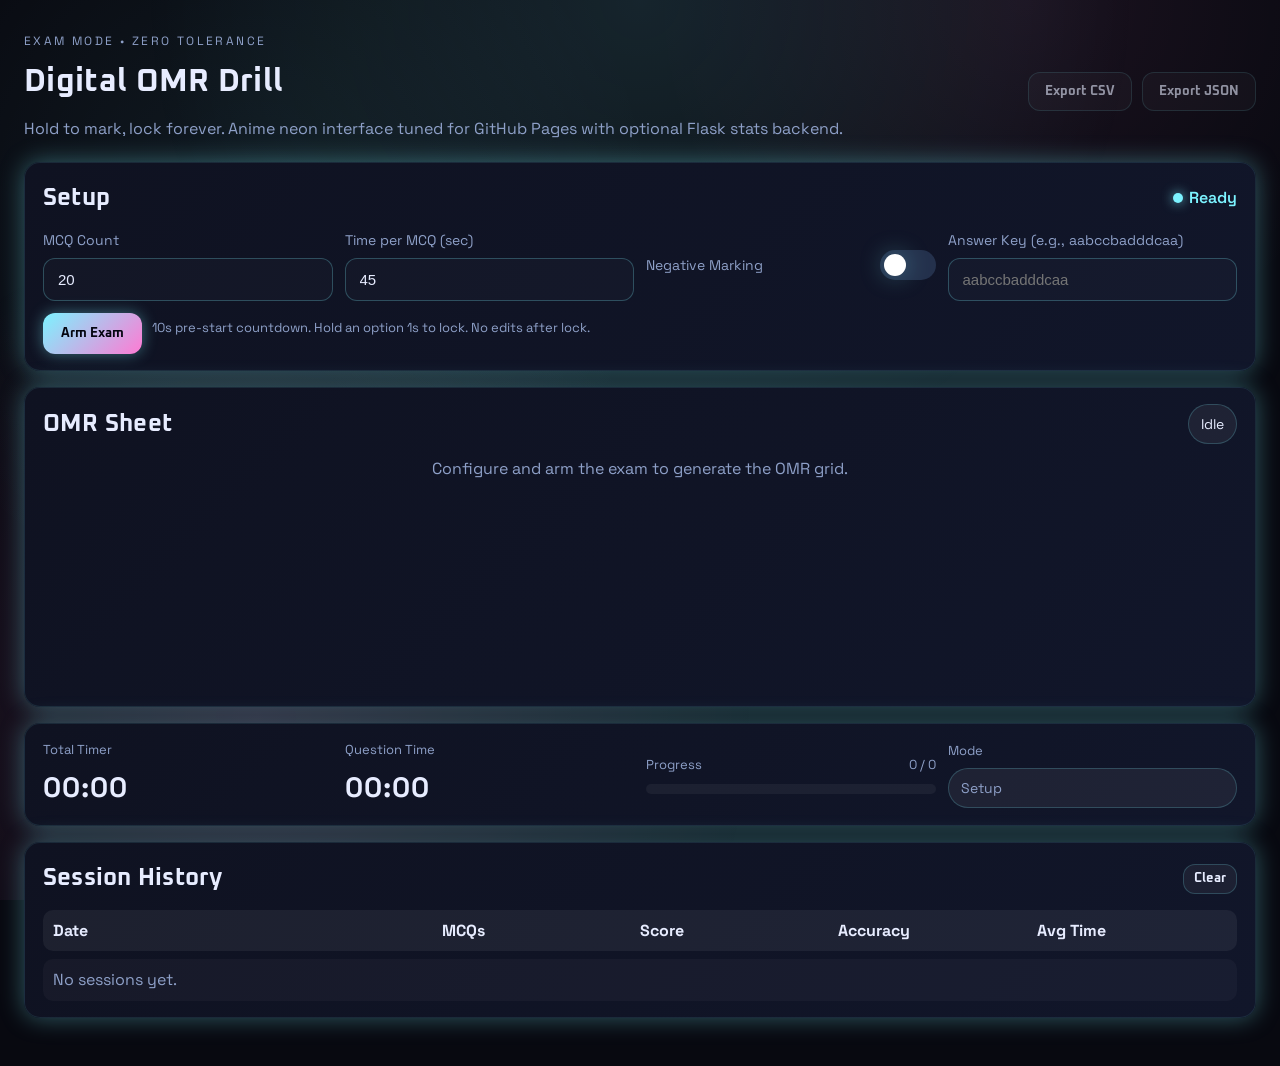
==== index.html @ 3b4ccff0 "Add files via upload" ====
<!DOCTYPE html>
<html lang="en">
<head>
  <meta charset="UTF-8">
  <meta name="viewport" content="width=device-width, initial-scale=1.0">
  <title>Digital OMR Drill</title>
  <link rel="stylesheet" href="style.css">
  <link rel="preconnect" href="https://fonts.googleapis.com">
  <link rel="preconnect" href="https://fonts.gstatic.com" crossorigin>
  <link href="https://fonts.googleapis.com/css2?family=Oxanium:wght@400;600;700&family=Space+Grotesk:wght@400;500;600&display=swap" rel="stylesheet">
</head>
<body>
  <div class="background-glow"></div>
  <header class="hero">
    <div>
      <p class="eyebrow">Exam mode • Zero tolerance</p>
      <h1>Digital OMR Drill</h1>
      <p class="lede">Hold to mark, lock forever. Anime neon interface tuned for GitHub Pages with optional Flask stats backend.</p>
    </div>
    <div class="hero-actions">
      <button id="exportCsvBtn" class="ghost" disabled>Export CSV</button>
      <button id="exportJsonBtn" class="ghost" disabled>Export JSON</button>
    </div>
  </header>

  <main class="app-shell">
    <section class="panel setup">
      <div class="panel-header">
        <h2>Setup</h2>
        <span class="status-dot ready">Ready</span>
      </div>
      <div class="grid form-grid">
        <label class="field">
          <span>MCQ Count</span>
          <input id="mcqCount" type="number" min="1" max="200" value="20" required>
        </label>
        <label class="field">
          <span>Time per MCQ (sec)</span>
          <input id="timePerMcq" type="number" min="5" max="600" value="45" required>
        </label>
        <label class="field switcher">
          <span>Negative Marking</span>
          <div class="toggle">
            <input id="negativeMarking" type="checkbox">
            <span class="slider"></span>
          </div>
        </label>
        <label class="field answer-key">
          <span>Answer Key (e.g., aabccbadddcaa)</span>
          <input id="answerKey" type="text" placeholder="aabccbadddcaa" autocomplete="off">
        </label>
      </div>
      <div class="setup-actions">
        <button id="startBtn" class="primary">Arm Exam</button>
        <p class="hint">10s pre-start countdown. Hold an option 1s to lock. No edits after lock.</p>
      </div>
    </section>

    <section class="panel omr-shell">
      <div class="panel-header">
        <h2>OMR Sheet</h2>
        <div class="chip" id="statusTag">Idle</div>
      </div>
      <div id="omrGrid" class="omr-grid empty-state">
        <p>Configure and arm the exam to generate the OMR grid.</p>
      </div>
    </section>

    <section class="panel bottom-bar">
      <div class="timer-block">
        <span class="label">Total Timer</span>
        <div id="totalTimer" class="big-number">00:00</div>
      </div>
      <div class="timer-block">
        <span class="label">Question Time</span>
        <div id="questionTimer" class="big-number">00:00</div>
      </div>
      <div class="progress">
        <div class="progress-meta">
          <span>Progress</span>
          <span id="progressText">0 / 0</span>
        </div>
        <div class="bar">
          <div id="progressBar"></div>
        </div>
      </div>
      <div class="state">
        <span class="label">Mode</span>
        <div id="modeLabel" class="chip subtle">Setup</div>
      </div>
    </section>

    <section class="panel results" id="resultsPanel" hidden>
      <div class="panel-header">
        <h2>Results</h2>
        <div class="chip success" id="scoreChip">Score: 0</div>
      </div>
      <div class="results-grid">
        <div>
          <h3>Valid Answers</h3>
          <ul id="validList" class="answer-list"></ul>
        </div>
        <div>
          <h3>Overtime Answers</h3>
          <ul id="overtimeList" class="answer-list"></ul>
        </div>
      </div>
      <div class="stats">
        <div class="stat-card"><span>Accuracy</span><strong id="accuracyStat">0%</strong></div>
        <div class="stat-card"><span>Avg Time</span><strong id="avgTimeStat">0s</strong></div>
        <div class="stat-card"><span>Speed Var</span><strong id="varianceStat">0</strong></div>
        <div class="stat-card"><span>Longest Streak</span><strong id="streakStat">0</strong></div>
        <div class="stat-card"><span>Overtime Ratio</span><strong id="overtimeStat">0%</strong></div>
      </div>
      <div class="actions">
        <button id="saveSessionBtn" class="primary">Save Session</button>
        <button id="resetBtn" class="ghost">Reset</button>
      </div>
    </section>

    <section class="panel history" id="historyPanel">
      <div class="panel-header">
        <h2>Session History</h2>
        <button id="clearHistoryBtn" class="ghost small">Clear</button>
      </div>
      <div class="history-table">
        <div class="history-row head">
          <span>Date</span><span>MCQs</span><span>Score</span><span>Accuracy</span><span>Avg Time</span>
        </div>
        <div id="historyBody"></div>
      </div>
    </section>
  </main>

  <div id="prestartOverlay" class="overlay hidden">
    <div class="overlay-card">
      <p class="eyebrow">Starting in</p>
      <div id="countdownNum" class="countdown">10</div>
      <p>Hold steady — no inputs until the lights turn green.</p>
    </div>
  </div>

  <div id="endDialog" class="overlay hidden">
    <div class="overlay-card">
      <h3>Time's Up</h3>
      <p>Continue to view results or give up to discard.</p>
      <div class="dialog-actions">
        <button id="continueBtn" class="primary">Continue</button>
        <button id="giveUpBtn" class="ghost">Give up</button>
      </div>
    </div>
  </div>

  <template id="rowTemplate">
    <div class="omr-row">
      <span class="q-number"></span>
      <div class="options">
        <button class="option" data-choice="A">A</button>
        <button class="option" data-choice="B">B</button>
        <button class="option" data-choice="C">C</button>
        <button class="option" data-choice="D">D</button>
      </div>
      <span class="lock-state">Unlocked</span>
    </div>
  </template>

  <script>
    // Optional: set your Flask backend origin here, e.g. "http://localhost:5000"
    window.BACKEND_URL = "";
  </script>
  <script src="script.js"></script>
</body>
</html>
---- style.css ----
:root {
  --bg: #080910;
  --panel: #0f1221;
  --panel-2: #11162a;
  --text: #e7ecff;
  --muted: #8ea0c8;
  --accent: #7cf3ff;
  --accent-2: #ff7ad3;
  --warning: #ffb347;
  --success: #7affb4;
  --danger: #ff5e7b;
  --radius: 16px;
  --glow: 0 0 25px rgba(124, 243, 255, 0.35);
}

*,
*::before,
*::after {
  box-sizing: border-box;
}

body {
  margin: 0;
  padding: 0;
  font-family: "Space Grotesk", system-ui, -apple-system, sans-serif;
  background: radial-gradient(circle at 20% 20%, rgba(124, 243, 255, 0.08), transparent 30%),
              radial-gradient(circle at 80% 0%, rgba(255, 122, 211, 0.08), transparent 25%),
              var(--bg);
  color: var(--text);
  min-height: 100vh;
  line-height: 1.6;
}

h1, h2, h3 {
  font-family: "Oxanium", "Space Grotesk", system-ui, sans-serif;
  margin: 0 0 8px;
  letter-spacing: 0.01em;
}

p {
  margin: 0 0 10px;
}

.background-glow {
  position: fixed;
  inset: 0;
  pointer-events: none;
  background: radial-gradient(circle at 50% 0%, rgba(124, 243, 255, 0.12), transparent 45%),
              radial-gradient(circle at 20% 80%, rgba(255, 122, 211, 0.12), transparent 40%);
  filter: blur(0px);
  z-index: -1;
}

.hero {
  padding: 32px 24px 10px;
  display: flex;
  align-items: center;
  justify-content: space-between;
  gap: 16px;
}

.eyebrow {
  text-transform: uppercase;
  letter-spacing: 0.2em;
  color: var(--muted);
  font-size: 12px;
  margin: 0 0 6px;
}

.lede {
  color: var(--muted);
}

.hero-actions {
  display: flex;
  gap: 10px;
}

.app-shell {
  padding: 0 24px 32px;
  display: grid;
  gap: 16px;
}

.panel {
  background: linear-gradient(135deg, var(--panel), var(--panel-2));
  border: 1px solid rgba(124, 243, 255, 0.1);
  border-radius: var(--radius);
  padding: 16px 18px;
  box-shadow: var(--glow);
}

.panel-header {
  display: flex;
  align-items: center;
  justify-content: space-between;
  gap: 12px;
  margin-bottom: 12px;
}

.panel-header h2 {
  margin: 0;
}

.status-dot {
  display: inline-flex;
  align-items: center;
  gap: 6px;
  color: var(--accent);
  font-weight: 600;
}

.status-dot::before {
  content: "";
  width: 10px;
  height: 10px;
  border-radius: 50%;
  background: var(--accent);
  box-shadow: 0 0 12px rgba(124, 243, 255, 0.8);
}

.grid {
  display: grid;
  gap: 12px;
}

.form-grid {
  grid-template-columns: repeat(auto-fit, minmax(180px, 1fr));
}

.field {
  display: flex;
  flex-direction: column;
  gap: 6px;
  color: var(--muted);
}

.field span {
  font-size: 14px;
}

.field input[type="number"],
.field input[type="text"] {
  width: 100%;
  padding: 12px 14px;
  border-radius: 12px;
  border: 1px solid rgba(124, 243, 255, 0.25);
  background: rgba(255, 255, 255, 0.02);
  color: var(--text);
  font-size: 15px;
  transition: border 120ms ease, box-shadow 120ms ease;
}

.field input:focus {
  outline: none;
  border-color: var(--accent);
  box-shadow: 0 0 0 3px rgba(124, 243, 255, 0.15);
}

.switcher {
  align-items: center;
  justify-content: space-between;
  flex-direction: row;
}

.toggle {
  position: relative;
  width: 56px;
  height: 30px;
}

.toggle input {
  opacity: 0;
  width: 0;
  height: 0;
}

.slider {
  position: absolute;
  cursor: pointer;
  top: 0;
  left: 0;
  right: 0;
  bottom: 0;
  background-color: #24314c;
  transition: .3s;
  border-radius: 34px;
}

.slider::before {
  position: absolute;
  content: "";
  height: 22px;
  width: 22px;
  left: 4px;
  bottom: 4px;
  background-color: white;
  transition: .3s;
  border-radius: 50%;
  box-shadow: var(--glow);
}

.toggle input:checked + .slider {
  background-color: rgba(124, 243, 255, 0.3);
}

.toggle input:checked + .slider::before {
  transform: translateX(26px);
  background: linear-gradient(135deg, var(--accent), var(--accent-2));
}

.setup-actions {
  display: flex;
  align-items: center;
  gap: 10px;
  margin-top: 12px;
}

.hint {
  color: var(--muted);
  font-size: 13px;
}

button {
  border: none;
  cursor: pointer;
  font-weight: 700;
  border-radius: 12px;
  transition: transform 120ms ease, filter 120ms ease, box-shadow 120ms ease;
  font-family: "Oxanium", "Space Grotesk", sans-serif;
}

button:disabled {
  opacity: 0.6;
  cursor: not-allowed;
}

.primary {
  background: linear-gradient(135deg, var(--accent), var(--accent-2));
  color: #050510;
  padding: 12px 18px;
  box-shadow: 0 0 15px rgba(124, 243, 255, 0.4);
}

.ghost {
  background: rgba(255, 255, 255, 0.05);
  color: var(--text);
  padding: 10px 16px;
  border: 1px solid rgba(124, 243, 255, 0.2);
}

.small {
  padding: 6px 10px;
  font-size: 13px;
}

button:hover:not(:disabled) {
  transform: translateY(-1px);
  filter: brightness(1.04);
}

button:active:not(:disabled) {
  transform: translateY(0);
}

.omr-shell {
  min-height: 320px;
}

.omr-grid {
  display: grid;
  gap: 10px;
}

.omr-grid.empty-state {
  color: var(--muted);
  text-align: center;
}

.omr-row {
  display: grid;
  grid-template-columns: auto 1fr auto;
  align-items: center;
  gap: 12px;
  padding: 10px 12px;
  background: rgba(255, 255, 255, 0.02);
  border: 1px solid rgba(124, 243, 255, 0.1);
  border-radius: 12px;
}

.q-number {
  width: 40px;
  text-align: center;
  font-weight: 700;
  color: var(--muted);
}

.options {
  display: grid;
  grid-template-columns: repeat(4, minmax(56px, 1fr));
  gap: 10px;
}

.option {
  position: relative;
  padding: 12px 0;
  color: var(--text);
  background: rgba(255, 255, 255, 0.03);
  border: 1px solid rgba(124, 243, 255, 0.35);
  box-shadow: inset 0 0 0 1px rgba(255, 255, 255, 0.02);
  overflow: hidden;
}

.option::after {
  content: "";
  position: absolute;
  inset: 0;
  background: conic-gradient(var(--accent), var(--accent-2), var(--accent));
  transform: scaleX(0);
  transform-origin: left;
  opacity: 0.2;
  transition: transform 200ms ease;
}

.option:hover::after {
  transform: scaleX(1);
}

.option.locked {
  background: rgba(124, 243, 255, 0.08);
  border-color: var(--accent);
  color: #051018;
  box-shadow: 0 0 0 2px rgba(124, 243, 255, 0.3);
}

.option.correct {
  border-color: var(--success);
  box-shadow: 0 0 12px rgba(122, 255, 180, 0.4);
}

.option.wrong {
  border-color: var(--danger);
  box-shadow: 0 0 12px rgba(255, 94, 123, 0.4);
}

.option.holding::before {
  content: "";
  position: absolute;
  inset: 0;
  background: radial-gradient(circle at 50% 50%, rgba(124, 243, 255, 0.25), transparent 55%);
  opacity: 0.8;
}

.option.holding::after {
  transform: scaleX(var(--hold, 0));
  opacity: 0.3;
}

.lock-state {
  font-size: 13px;
  color: var(--muted);
}

.lock-state.locked {
  color: var(--accent);
}

.lock-state.overtime {
  color: var(--warning);
}

.bottom-bar {
  display: grid;
  gap: 12px;
  grid-template-columns: repeat(auto-fit, minmax(180px, 1fr));
  align-items: center;
}

.timer-block {
  display: flex;
  flex-direction: column;
  gap: 4px;
}

.label {
  color: var(--muted);
  font-size: 13px;
}

.big-number {
  font-size: 28px;
  font-weight: 700;
  letter-spacing: 0.04em;
}

.big-number.countdown {
  color: var(--warning);
  animation: pulse 1s infinite;
}

.progress {
  display: flex;
  flex-direction: column;
  gap: 8px;
}

.progress-meta {
  display: flex;
  align-items: center;
  justify-content: space-between;
  color: var(--muted);
  font-size: 13px;
}

.bar {
  width: 100%;
  height: 10px;
  background: rgba(255, 255, 255, 0.05);
  border-radius: 999px;
  overflow: hidden;
}

.bar > #progressBar {
  height: 100%;
  width: 0%;
  background: linear-gradient(90deg, var(--accent), var(--accent-2));
  transition: width 200ms ease;
}

.state {
  display: flex;
  flex-direction: column;
  gap: 6px;
}

.chip {
  padding: 8px 12px;
  border-radius: 999px;
  background: rgba(255, 255, 255, 0.06);
  color: var(--text);
  font-size: 14px;
  border: 1px solid rgba(124, 243, 255, 0.2);
}

.chip.subtle {
  color: var(--muted);
}

.chip.success {
  border-color: var(--success);
  color: var(--success);
}

.chip.warning {
  border-color: var(--warning);
  color: var(--warning);
}

.results-grid {
  display: grid;
  grid-template-columns: repeat(auto-fit, minmax(220px, 1fr));
  gap: 14px;
}

.answer-list {
  margin: 0;
  padding: 0;
  list-style: none;
  display: grid;
  gap: 6px;
}

.answer-list li {
  padding: 8px 10px;
  background: rgba(255, 255, 255, 0.04);
  border-radius: 10px;
  color: var(--muted);
}

.stats {
  display: grid;
  grid-template-columns: repeat(auto-fit, minmax(140px, 1fr));
  gap: 10px;
  margin: 12px 0;
}

.stat-card {
  padding: 12px;
  border-radius: 12px;
  background: rgba(255, 255, 255, 0.03);
  border: 1px solid rgba(124, 243, 255, 0.15);
  display: grid;
  gap: 6px;
}

.stat-card span {
  color: var(--muted);
  font-size: 13px;
}

.actions {
  display: flex;
  flex-wrap: wrap;
  gap: 10px;
}

.history-table {
  display: grid;
  gap: 8px;
}

.history-row {
  display: grid;
  grid-template-columns: 2fr repeat(4, 1fr);
  gap: 8px;
  padding: 8px 10px;
  border-radius: 10px;
  background: rgba(255, 255, 255, 0.03);
  color: var(--muted);
}

.history-row.head {
  background: rgba(255, 255, 255, 0.06);
  color: var(--text);
  font-weight: 700;
}

.overlay {
  position: fixed;
  inset: 0;
  display: grid;
  place-items: center;
  background: rgba(0, 0, 0, 0.65);
  backdrop-filter: blur(4px);
  z-index: 20;
}

.overlay.hidden {
  display: none;
}

.overlay-card {
  background: linear-gradient(135deg, var(--panel), var(--panel-2));
  border-radius: 16px;
  padding: 24px;
  border: 1px solid rgba(124, 243, 255, 0.25);
  box-shadow: var(--glow);
  text-align: center;
  max-width: 320px;
}

.countdown {
  font-size: 64px;
  font-weight: 800;
  color: var(--accent);
  margin: 6px 0 10px;
  text-shadow: 0 0 18px rgba(124, 243, 255, 0.55);
  animation: pulse 1s infinite;
}

.dialog-actions {
  display: flex;
  gap: 10px;
  justify-content: center;
  margin-top: 12px;
}

.results[hidden] {
  display: none;
}

.results:not([hidden]) {
  animation: rise 0.4s ease;
}

.ghost.small {
  padding: 6px 10px;
}

.history {
  margin-bottom: 16px;
}

.option.overtime {
  border-color: var(--warning);
  box-shadow: 0 0 12px rgba(255, 179, 71, 0.4);
}

.floating {
  animation: float 4s ease-in-out infinite;
}

@keyframes pulse {
  0% { transform: scale(1); }
  50% { transform: scale(1.05); }
  100% { transform: scale(1); }
}

@keyframes float {
  0% { transform: translateY(0); }
  50% { transform: translateY(-6px); }
  100% { transform: translateY(0); }
}

@keyframes rise {
  from { opacity: 0; transform: translateY(12px); }
  to { opacity: 1; transform: translateY(0); }
}

@media (max-width: 720px) {
  .hero {
    flex-direction: column;
    align-items: flex-start;
  }

  .options {
    grid-template-columns: repeat(2, 1fr);
  }

  .omr-row {
    grid-template-columns: auto 1fr;
    grid-template-areas: "num opts" "lock lock";
  }

  .q-number { grid-area: num; }
  .options { grid-area: opts; }
  .lock-state { grid-area: lock; }
}
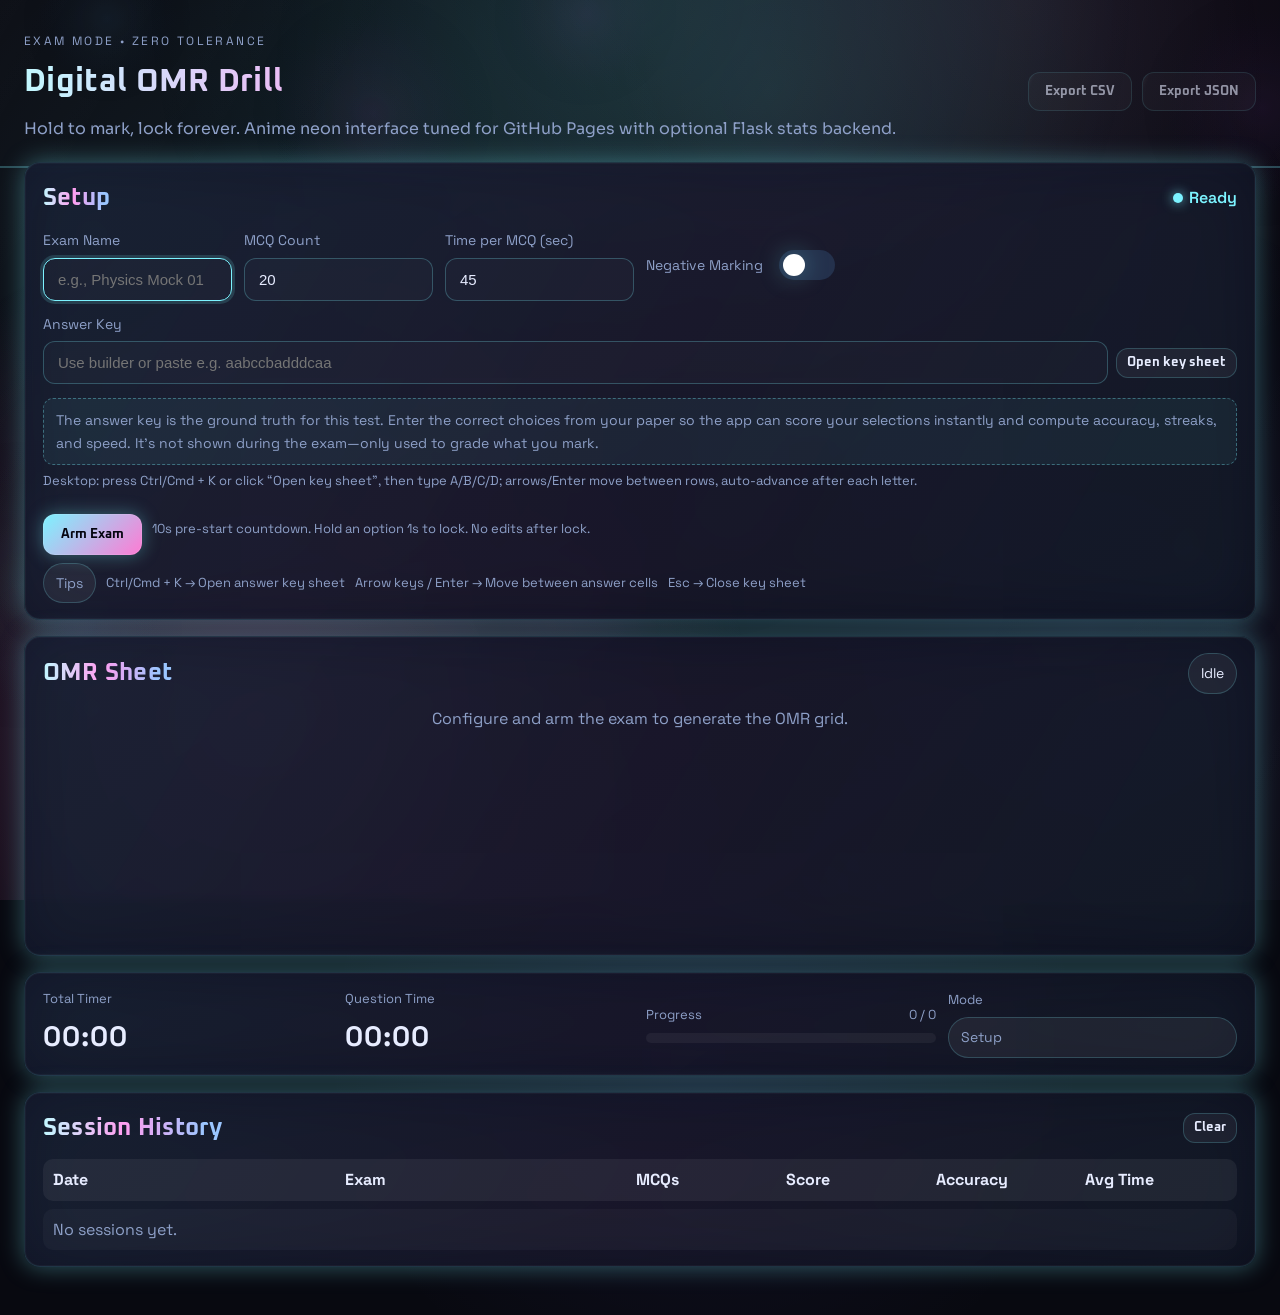
==== commit 8421f3fb: "Add files via upload" ====
--- a/index.html
+++ b/index.html
@@ -7,9 +7,10 @@
   <link rel="stylesheet" href="style.css">
   <link rel="preconnect" href="https://fonts.googleapis.com">
   <link rel="preconnect" href="https://fonts.gstatic.com" crossorigin>
-  <link href="https://fonts.googleapis.com/css2?family=Oxanium:wght@400;600;700&family=Space+Grotesk:wght@400;500;600&display=swap" rel="stylesheet">
+  <link href="https://fonts.googleapis.com/css2?family=Oxanium:wght@400;600;700&family=Space+Grotesk:wght@400;500;600&family=Chakra+Petch:wght@500;700&family=Sora:wght@400;600&display=swap" rel="stylesheet">
 </head>
 <body>
+  <canvas id="bgCanvas" class="bg-canvas" aria-hidden="true"></canvas>
   <div class="background-glow"></div>
   <header class="hero">
     <div>
@@ -31,6 +32,10 @@
       </div>
       <div class="grid form-grid">
         <label class="field">
+          <span>Exam Name</span>
+          <input id="examName" type="text" placeholder="e.g., Physics Mock 01" autocomplete="off" required>
+        </label>
+        <label class="field">
           <span>MCQ Count</span>
           <input id="mcqCount" type="number" min="1" max="200" value="20" required>
         </label>
@@ -46,13 +51,29 @@
           </div>
         </label>
         <label class="field answer-key">
-          <span>Answer Key (e.g., aabccbadddcaa)</span>
-          <input id="answerKey" type="text" placeholder="aabccbadddcaa" autocomplete="off">
+          <span>Answer Key</span>
+          <div class="key-row">
+            <input id="answerKey" type="text" placeholder="Use builder or paste e.g. aabccbadddcaa" autocomplete="off">
+            <button id="openKeyBuilder" type="button" class="ghost small">Open key sheet</button>
+          </div>
+          <div class="callout">
+            The answer key is the ground truth for this test. Enter the correct choices from your paper so the app can score your selections instantly and compute accuracy, streaks, and speed. It’s not shown during the exam—only used to grade what you mark.
+          </div>
+          <p class="hint desktop-only">Desktop: press Ctrl/Cmd + K or click “Open key sheet”, then type A/B/C/D; arrows/Enter move between rows, auto-advance after each letter.</p>
+          <p class="hint mobile-only">Phone: tap “Open key sheet”, type A/B/C/D for each numbered row; the cursor moves forward after each letter. Use the on-screen arrows to navigate if needed.</p>
         </label>
       </div>
       <div class="setup-actions">
         <button id="startBtn" class="primary">Arm Exam</button>
         <p class="hint">10s pre-start countdown. Hold an option 1s to lock. No edits after lock.</p>
+      </div>
+      <div class="hotkeys">
+        <span class="chip subtle">Tips</span>
+        <div class="tip-list">
+          <span>Ctrl/Cmd + K → Open answer key sheet</span>
+          <span>Arrow keys / Enter → Move between answer cells</span>
+          <span>Esc → Close key sheet</span>
+        </div>
       </div>
     </section>
 
@@ -94,6 +115,7 @@
       <div class="panel-header">
         <h2>Results</h2>
         <div class="chip success" id="scoreChip">Score: 0</div>
+        <div class="chip subtle" id="moodChip">Mood: —</div>
       </div>
       <div class="results-grid">
         <div>
@@ -125,7 +147,7 @@
       </div>
       <div class="history-table">
         <div class="history-row head">
-          <span>Date</span><span>MCQs</span><span>Score</span><span>Accuracy</span><span>Avg Time</span>
+          <span>Date</span><span>Exam</span><span>MCQs</span><span>Score</span><span>Accuracy</span><span>Avg Time</span>
         </div>
         <div id="historyBody"></div>
       </div>
@@ -137,6 +159,26 @@
       <p class="eyebrow">Starting in</p>
       <div id="countdownNum" class="countdown">10</div>
       <p>Hold steady — no inputs until the lights turn green.</p>
+    </div>
+  </div>
+
+  <div id="answerOverlay" class="overlay hidden">
+    <div class="overlay-card wide">
+      <div class="panel-header">
+        <h3>Fill Answer Key</h3>
+        <button id="closeKeyBuilder" class="ghost small" type="button">Close</button>
+      </div>
+      <p class="lede">Enter one letter per question (A/B/C/D). Rows match your MCQ count.</p>
+      <div class="shortcut-hints">
+        <span>Arrows / Enter to move</span>
+        <span>Auto-advance after typing</span>
+        <span>Esc to close</span>
+      </div>
+      <div id="answerGrid" class="answer-grid"></div>
+      <div class="dialog-actions">
+        <button id="applyKeyBuilder" class="primary" type="button">Apply Answers</button>
+        <button id="clearKeyBuilder" class="ghost" type="button">Clear</button>
+      </div>
     </div>
   </div>
 
--- a/style.css
+++ b/style.css
@@ -1,5 +1,6 @@
 :root {
   --bg: #080910;
+  --bg-2: #0b0f1d;
   --panel: #0f1221;
   --panel-2: #11162a;
   --text: #e7ecff;
@@ -22,23 +23,61 @@
 body {
   margin: 0;
   padding: 0;
-  font-family: "Space Grotesk", system-ui, -apple-system, sans-serif;
+  font-family: "Space Grotesk", "Sora", system-ui, -apple-system, sans-serif;
   background: radial-gradient(circle at 20% 20%, rgba(124, 243, 255, 0.08), transparent 30%),
               radial-gradient(circle at 80% 0%, rgba(255, 122, 211, 0.08), transparent 25%),
+              radial-gradient(circle at 55% 80%, rgba(120, 101, 255, 0.08), transparent 30%),
               var(--bg);
   color: var(--text);
   min-height: 100vh;
   line-height: 1.6;
+  position: relative;
+  overflow-x: hidden;
 }
 
 h1, h2, h3 {
-  font-family: "Oxanium", "Space Grotesk", system-ui, sans-serif;
+  font-family: "Oxanium", "Chakra Petch", "Space Grotesk", system-ui, sans-serif;
   margin: 0 0 8px;
   letter-spacing: 0.01em;
+  background: linear-gradient(90deg, #c2f8ff, #ff9ef0 45%, #9bc6ff 90%);
+  -webkit-background-clip: text;
+  color: transparent;
 }
 
 p {
   margin: 0 0 10px;
+}
+
+body::before,
+body::after {
+  content: "";
+  position: fixed;
+  inset: 0;
+  pointer-events: none;
+  z-index: -2;
+}
+
+body::before {
+  background: radial-gradient(circle at 60% 10%, rgba(124, 243, 255, 0.10), transparent 45%),
+              radial-gradient(circle at 20% 80%, rgba(255, 122, 211, 0.10), transparent 40%),
+              radial-gradient(circle at 85% 70%, rgba(150, 125, 255, 0.08), transparent 35%);
+}
+
+body::after {
+  background: linear-gradient(120deg, rgba(255, 255, 255, 0.04) 0%, rgba(255, 255, 255, 0) 25%),
+              linear-gradient(300deg, rgba(255, 255, 255, 0.03) 0%, rgba(255, 255, 255, 0) 30%);
+  opacity: 0.6;
+}
+
+.bg-canvas {
+  position: fixed;
+  inset: 0;
+  width: 100%;
+  height: 100%;
+  z-index: -3;
+  filter: blur(0.3px);
+  opacity: 0.8;
+  pointer-events: none;
 }
 
 .background-glow {
@@ -57,6 +96,19 @@
   align-items: center;
   justify-content: space-between;
   gap: 16px;
+  position: relative;
+}
+
+.hero::after {
+  content: "";
+  position: absolute;
+  bottom: -6px;
+  left: 0;
+  width: 100%;
+  height: 2px;
+  background: linear-gradient(90deg, rgba(124, 243, 255, 0.45), rgba(255, 122, 211, 0.45), rgba(124, 243, 255, 0.45));
+  opacity: 0.6;
+  filter: blur(0.3px);
 }
 
 .eyebrow {
@@ -69,6 +121,7 @@
 
 .lede {
   color: var(--muted);
+  font-family: "Sora", "Space Grotesk", system-ui, sans-serif;
 }
 
 .hero-actions {
@@ -83,11 +136,30 @@
 }
 
 .panel {
-  background: linear-gradient(135deg, var(--panel), var(--panel-2));
-  border: 1px solid rgba(124, 243, 255, 0.1);
+  position: relative;
+  background: linear-gradient(145deg, rgba(20, 25, 45, 0.85), rgba(14, 16, 30, 0.9));
+  border: 1px solid rgba(124, 243, 255, 0.14);
   border-radius: var(--radius);
   padding: 16px 18px;
-  box-shadow: var(--glow);
+  box-shadow: var(--glow), inset 0 0 0 1px rgba(255, 255, 255, 0.03);
+  overflow: hidden;
+  backdrop-filter: blur(4px);
+}
+
+.panel::before {
+  content: "";
+  position: absolute;
+  inset: -1px;
+  border-radius: inherit;
+  background: linear-gradient(120deg, rgba(124, 243, 255, 0.18), rgba(255, 122, 211, 0.15), rgba(124, 243, 255, 0.18));
+  opacity: 0.25;
+  filter: blur(30px);
+  z-index: 0;
+}
+
+.panel > * {
+  position: relative;
+  z-index: 1;
 }
 
 .panel-header {
@@ -126,6 +198,10 @@
 
 .form-grid {
   grid-template-columns: repeat(auto-fit, minmax(180px, 1fr));
+}
+
+.form-grid .answer-key {
+  grid-column: 1 / -1;
 }
 
 .field {
@@ -155,6 +231,13 @@
   outline: none;
   border-color: var(--accent);
   box-shadow: 0 0 0 3px rgba(124, 243, 255, 0.15);
+}
+
+.key-row {
+  display: grid;
+  grid-template-columns: 1fr auto;
+  gap: 8px;
+  align-items: center;
 }
 
 .switcher {
@@ -239,7 +322,9 @@
   background: linear-gradient(135deg, var(--accent), var(--accent-2));
   color: #050510;
   padding: 12px 18px;
-  box-shadow: 0 0 15px rgba(124, 243, 255, 0.4);
+  box-shadow: 0 0 18px rgba(124, 243, 255, 0.35), inset 0 0 0 1px rgba(255, 255, 255, 0.1);
+  position: relative;
+  overflow: hidden;
 }
 
 .ghost {
@@ -247,6 +332,8 @@
   color: var(--text);
   padding: 10px 16px;
   border: 1px solid rgba(124, 243, 255, 0.2);
+  position: relative;
+  overflow: hidden;
 }
 
 .small {
@@ -256,13 +343,31 @@
 
 button:hover:not(:disabled) {
   transform: translateY(-1px);
-  filter: brightness(1.04);
+  filter: brightness(1.08);
 }
 
 button:active:not(:disabled) {
   transform: translateY(0);
 }
 
+.primary::after,
+.ghost::after {
+  content: "";
+  position: absolute;
+  top: 0;
+  left: -40%;
+  width: 40%;
+  height: 100%;
+  background: linear-gradient(90deg, transparent, rgba(255, 255, 255, 0.25), transparent);
+  transform: skewX(-20deg);
+  transition: transform 200ms ease;
+}
+
+.primary:hover::after,
+.ghost:hover::after {
+  transform: translateX(200%) skewX(-20deg);
+}
+
 .omr-shell {
   min-height: 320px;
 }
@@ -283,9 +388,22 @@
   align-items: center;
   gap: 12px;
   padding: 10px 12px;
-  background: rgba(255, 255, 255, 0.02);
-  border: 1px solid rgba(124, 243, 255, 0.1);
+  background: linear-gradient(135deg, rgba(255, 255, 255, 0.04), rgba(255, 255, 255, 0.01));
+  border: 1px solid rgba(124, 243, 255, 0.14);
   border-radius: 12px;
+  position: relative;
+  overflow: hidden;
+}
+
+.omr-row::before {
+  content: "";
+  position: absolute;
+  left: -2px;
+  top: 0;
+  width: 3px;
+  height: 100%;
+  background: linear-gradient(180deg, var(--accent), var(--accent-2));
+  opacity: 0.5;
 }
 
 .q-number {
@@ -293,6 +411,7 @@
   text-align: center;
   font-weight: 700;
   color: var(--muted);
+  font-family: "Chakra Petch", monospace;
 }
 
 .options {
@@ -305,9 +424,9 @@
   position: relative;
   padding: 12px 0;
   color: var(--text);
-  background: rgba(255, 255, 255, 0.03);
+  background: linear-gradient(180deg, rgba(255, 255, 255, 0.05), rgba(255, 255, 255, 0.01));
   border: 1px solid rgba(124, 243, 255, 0.35);
-  box-shadow: inset 0 0 0 1px rgba(255, 255, 255, 0.02);
+  box-shadow: inset 0 1px 0 rgba(255, 255, 255, 0.05), 0 6px 12px rgba(0, 0, 0, 0.3);
   overflow: hidden;
 }
 
@@ -318,8 +437,8 @@
   background: conic-gradient(var(--accent), var(--accent-2), var(--accent));
   transform: scaleX(0);
   transform-origin: left;
-  opacity: 0.2;
-  transition: transform 200ms ease;
+  opacity: 0.15;
+  transition: transform 80ms linear, opacity 200ms ease;
 }
 
 .option:hover::after {
@@ -353,7 +472,7 @@
 
 .option.holding::after {
   transform: scaleX(var(--hold, 0));
-  opacity: 0.3;
+  opacity: 0.35;
 }
 
 .lock-state {
@@ -456,6 +575,11 @@
   color: var(--warning);
 }
 
+.chip.danger {
+  border-color: var(--danger);
+  color: var(--danger);
+}
+
 .results-grid {
   display: grid;
   grid-template-columns: repeat(auto-fit, minmax(220px, 1fr));
@@ -493,6 +617,21 @@
   gap: 6px;
 }
 
+.stat-card.good {
+  border-color: rgba(122, 255, 180, 0.5);
+  box-shadow: 0 0 14px rgba(122, 255, 180, 0.2);
+}
+
+.stat-card.warn {
+  border-color: rgba(255, 179, 71, 0.5);
+  box-shadow: 0 0 12px rgba(255, 179, 71, 0.2);
+}
+
+.stat-card.bad {
+  border-color: rgba(255, 94, 123, 0.55);
+  box-shadow: 0 0 12px rgba(255, 94, 123, 0.25);
+}
+
 .stat-card span {
   color: var(--muted);
   font-size: 13px;
@@ -511,7 +650,7 @@
 
 .history-row {
   display: grid;
-  grid-template-columns: 2fr repeat(4, 1fr);
+  grid-template-columns: 2fr 2fr repeat(4, 1fr);
   gap: 8px;
   padding: 8px 10px;
   border-radius: 10px;
@@ -549,6 +688,51 @@
   max-width: 320px;
 }
 
+.overlay-card.wide {
+  max-width: 780px;
+  width: min(92vw, 780px);
+  text-align: left;
+}
+
+.overlay-card .shortcut-hints {
+  display: flex;
+  gap: 10px;
+  flex-wrap: wrap;
+  color: var(--muted);
+  font-size: 13px;
+  margin-bottom: 8px;
+}
+
+.answer-grid {
+  margin: 12px 0;
+  display: grid;
+  grid-template-columns: repeat(auto-fit, minmax(120px, 1fr));
+  gap: 10px;
+}
+
+.answer-item {
+  display: grid;
+  grid-template-columns: auto 1fr;
+  gap: 6px;
+  align-items: center;
+  padding: 8px 10px;
+  border-radius: 10px;
+  background: rgba(255, 255, 255, 0.04);
+  border: 1px solid rgba(124, 243, 255, 0.15);
+}
+
+.answer-item input {
+  width: 100%;
+  padding: 8px 10px;
+  border-radius: 8px;
+  border: 1px solid rgba(124, 243, 255, 0.25);
+  background: rgba(255, 255, 255, 0.05);
+  color: var(--text);
+  text-transform: uppercase;
+  text-align: center;
+  font-weight: 700;
+}
+
 .countdown {
   font-size: 64px;
   font-weight: 800;
@@ -573,6 +757,21 @@
   animation: rise 0.4s ease;
 }
 
+.results.mood-high {
+  border: 1px solid rgba(122, 255, 180, 0.45);
+  box-shadow: 0 0 20px rgba(122, 255, 180, 0.25);
+}
+
+.results.mood-mid {
+  border: 1px solid rgba(255, 179, 71, 0.4);
+  box-shadow: 0 0 16px rgba(255, 179, 71, 0.2);
+}
+
+.results.mood-low {
+  border: 1px solid rgba(255, 94, 123, 0.45);
+  box-shadow: 0 0 18px rgba(255, 94, 123, 0.25);
+}
+
 .ghost.small {
   padding: 6px 10px;
 }
@@ -605,6 +804,46 @@
 @keyframes rise {
   from { opacity: 0; transform: translateY(12px); }
   to { opacity: 1; transform: translateY(0); }
+}
+
+.hotkeys {
+  display: flex;
+  gap: 10px;
+  align-items: center;
+  flex-wrap: wrap;
+  margin-top: 8px;
+}
+
+.tip-list {
+  display: flex;
+  gap: 10px;
+  flex-wrap: wrap;
+  color: var(--muted);
+  font-size: 13px;
+}
+
+button:focus-visible,
+input:focus-visible {
+  outline: 2px solid var(--accent);
+  outline-offset: 2px;
+}
+
+.callout {
+  margin-top: 8px;
+  padding: 10px 12px;
+  border-radius: 10px;
+  background: rgba(124, 243, 255, 0.06);
+  border: 1px dashed rgba(124, 243, 255, 0.35);
+  color: var(--muted);
+  font-size: 14px;
+}
+
+.desktop-only { display: block; }
+.mobile-only { display: none; }
+
+@media (max-width: 720px) {
+  .desktop-only { display: none; }
+  .mobile-only { display: block; }
 }
 
 @media (max-width: 720px) {
@@ -613,6 +852,10 @@
     align-items: flex-start;
   }
 
+  .form-grid .answer-key {
+    grid-column: auto;
+  }
+
   .options {
     grid-template-columns: repeat(2, 1fr);
   }
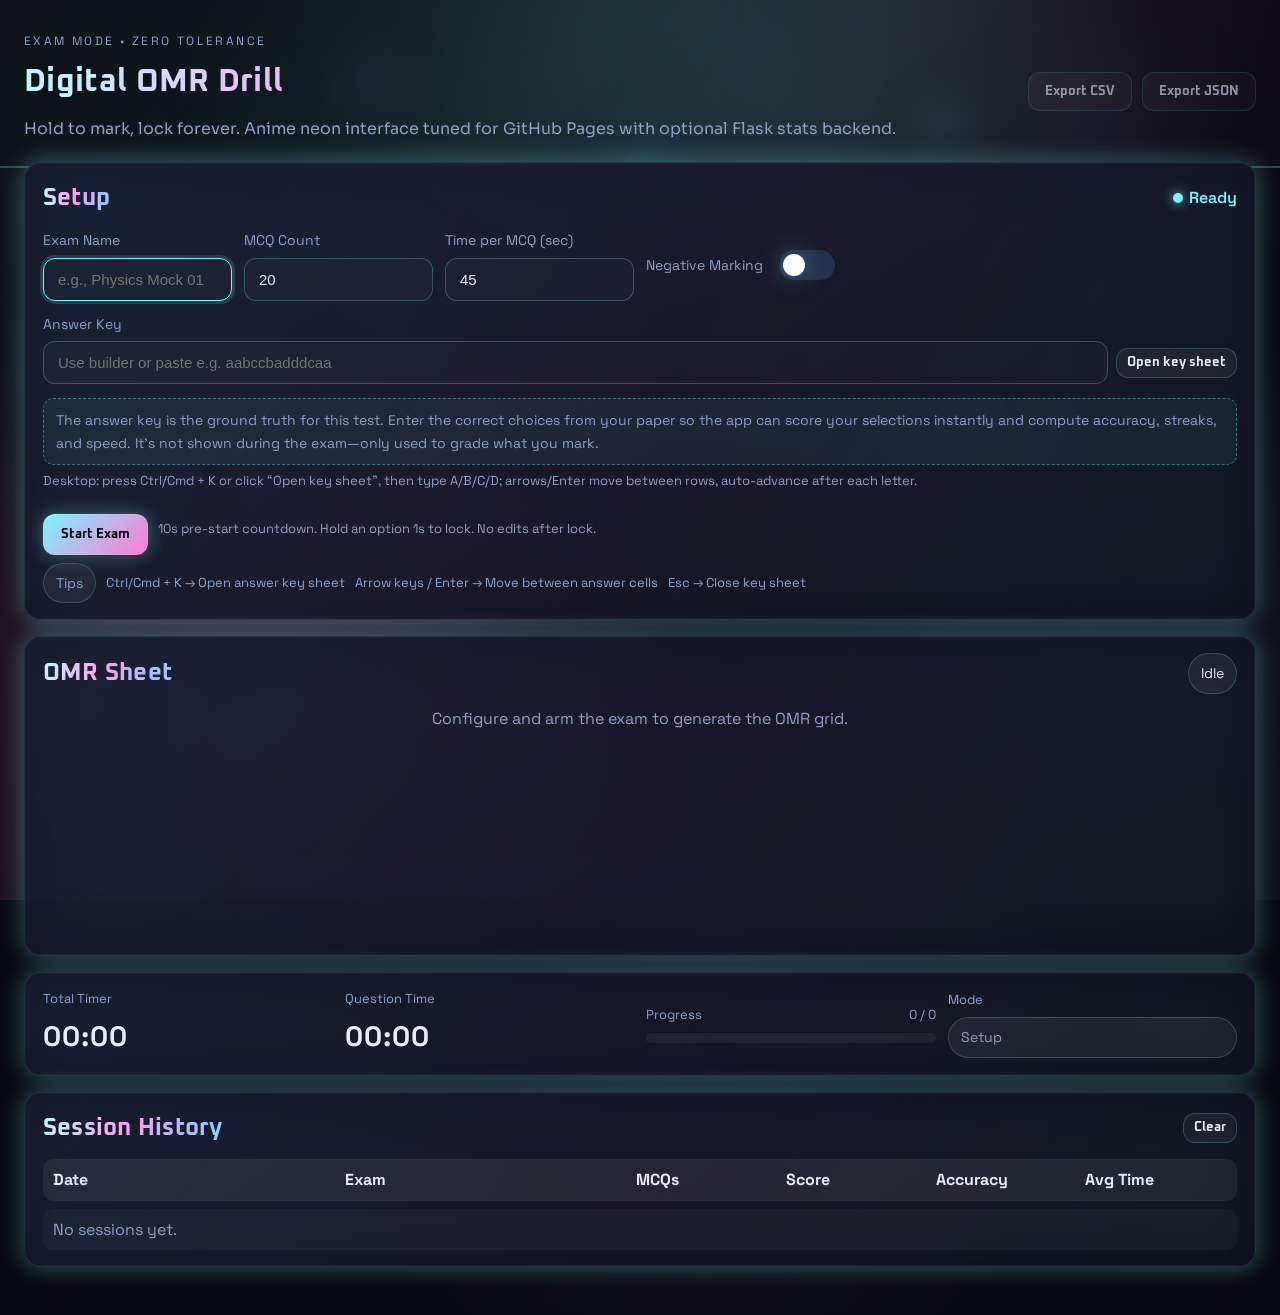
==== commit b9401f5c: "Change button text from 'Arm Exam' to 'Start Exam'" ====
--- a/index.html
+++ b/index.html
@@ -64,7 +64,7 @@
         </label>
       </div>
       <div class="setup-actions">
-        <button id="startBtn" class="primary">Arm Exam</button>
+        <button id="startBtn" class="primary">Start Exam</button>
         <p class="hint">10s pre-start countdown. Hold an option 1s to lock. No edits after lock.</p>
       </div>
       <div class="hotkeys">
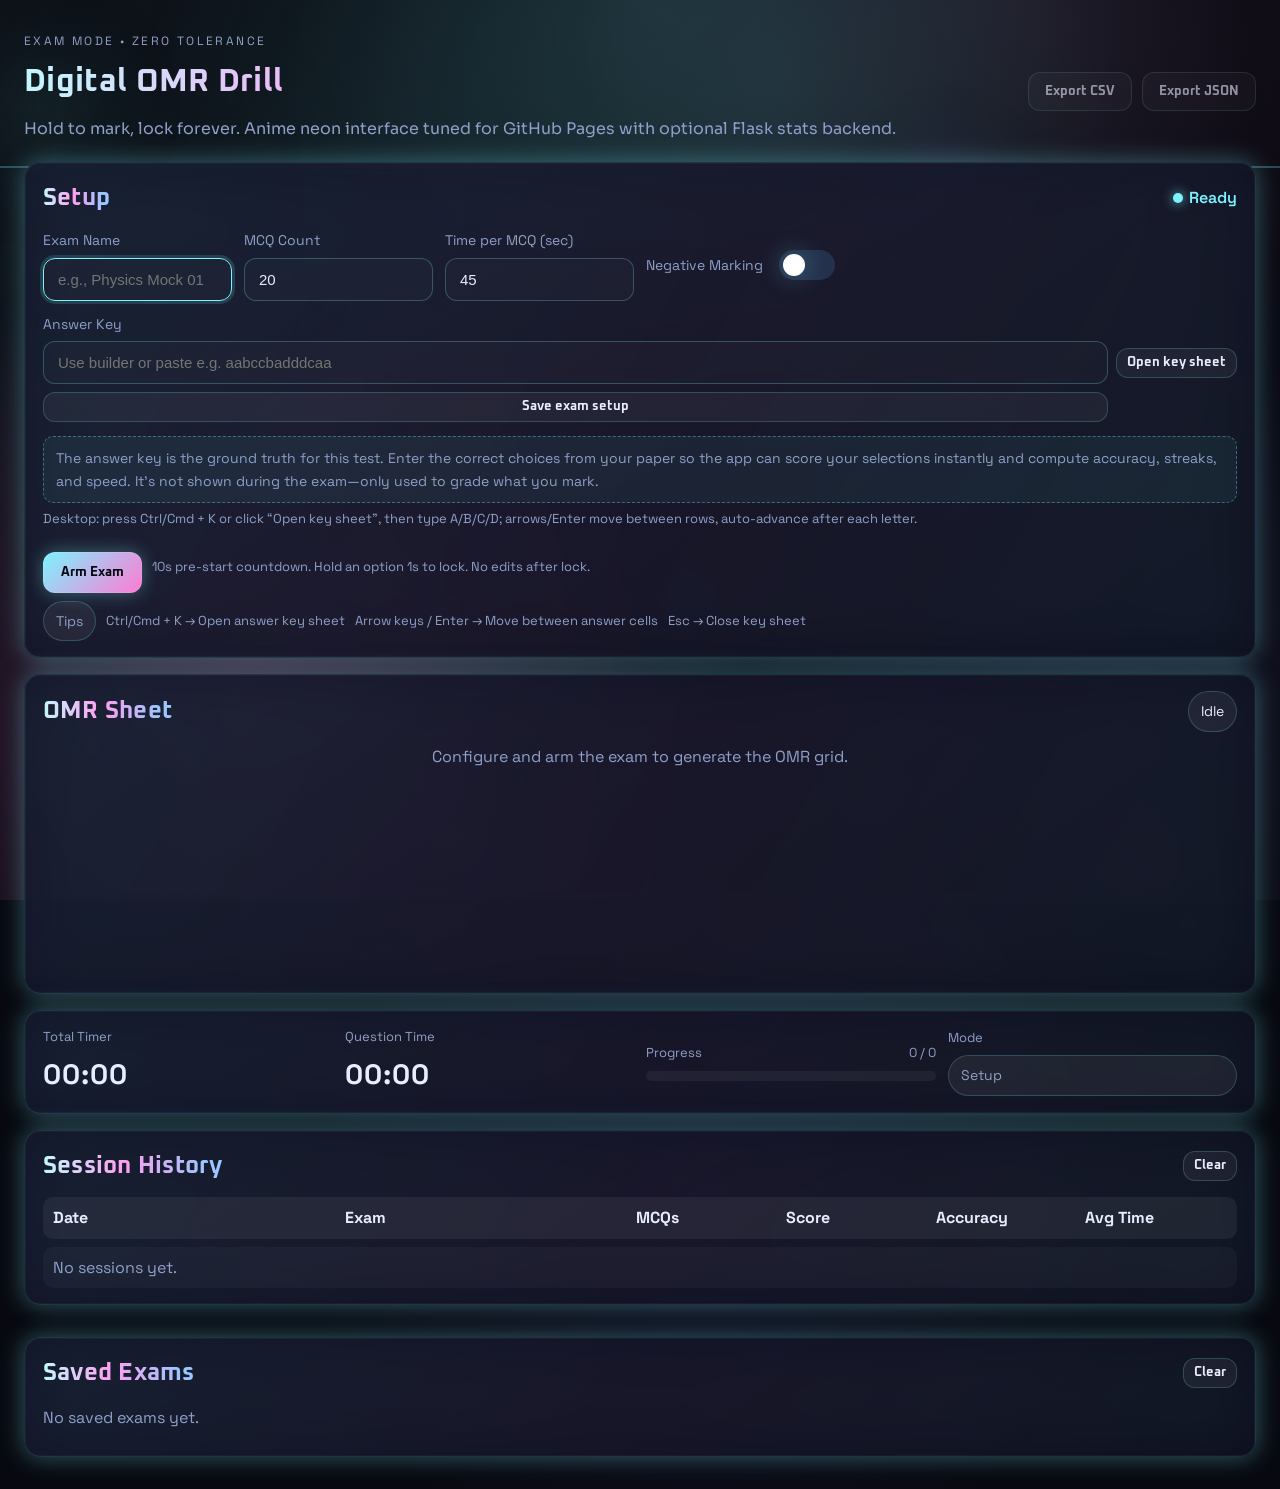
==== commit 49185e49: "Add files via upload" ====
--- a/index.html
+++ b/index.html
@@ -55,6 +55,7 @@
           <div class="key-row">
             <input id="answerKey" type="text" placeholder="Use builder or paste e.g. aabccbadddcaa" autocomplete="off">
             <button id="openKeyBuilder" type="button" class="ghost small">Open key sheet</button>
+            <button id="saveExamBtn" type="button" class="ghost small">Save exam setup</button>
           </div>
           <div class="callout">
             The answer key is the ground truth for this test. Enter the correct choices from your paper so the app can score your selections instantly and compute accuracy, streaks, and speed. It’s not shown during the exam—only used to grade what you mark.
@@ -64,7 +65,7 @@
         </label>
       </div>
       <div class="setup-actions">
-        <button id="startBtn" class="primary">Start Exam</button>
+        <button id="startBtn" class="primary">Arm Exam</button>
         <p class="hint">10s pre-start countdown. Hold an option 1s to lock. No edits after lock.</p>
       </div>
       <div class="hotkeys">
@@ -134,9 +135,29 @@
         <div class="stat-card"><span>Longest Streak</span><strong id="streakStat">0</strong></div>
         <div class="stat-card"><span>Overtime Ratio</span><strong id="overtimeStat">0%</strong></div>
       </div>
+      <div class="comparison" id="comparisonPanel" hidden>
+        <div class="compare-card">
+          <p class="eyebrow">This Run</p>
+          <div class="compare-grid">
+            <span>Score</span><strong id="cmpScoreNow">0</strong>
+            <span>Accuracy</span><strong id="cmpAccNow">0%</strong>
+            <span>Avg Time</span><strong id="cmpTimeNow">0s</strong>
+          </div>
+        </div>
+        <div class="compare-card">
+          <p class="eyebrow">Previous</p>
+          <div class="compare-grid">
+            <span>Score</span><strong id="cmpScorePrev">–</strong>
+            <span>Accuracy</span><strong id="cmpAccPrev">–</strong>
+            <span>Avg Time</span><strong id="cmpTimePrev">–</strong>
+          </div>
+          <p class="hint" id="cmpLabelPrev"></p>
+        </div>
+      </div>
       <div class="actions">
         <button id="saveSessionBtn" class="primary">Save Session</button>
         <button id="resetBtn" class="ghost">Reset</button>
+        <button id="redoBtn" class="ghost">Redo Exam</button>
       </div>
     </section>
 
@@ -150,6 +171,16 @@
           <span>Date</span><span>Exam</span><span>MCQs</span><span>Score</span><span>Accuracy</span><span>Avg Time</span>
         </div>
         <div id="historyBody"></div>
+      </div>
+    </section>
+
+    <section class="panel saved-exams" id="savedExamsPanel">
+      <div class="panel-header">
+        <h2>Saved Exams</h2>
+        <button id="clearExamsBtn" class="ghost small">Clear</button>
+      </div>
+      <div class="saved-grid" id="savedExamsBody">
+        <p class="muted">No saved exams yet.</p>
       </div>
     </section>
   </main>
--- a/style.css
+++ b/style.css
@@ -48,6 +48,10 @@
   margin: 0 0 10px;
 }
 
+.muted {
+  color: var(--muted);
+}
+
 body::before,
 body::after {
   content: "";
@@ -599,6 +603,19 @@
   background: rgba(255, 255, 255, 0.04);
   border-radius: 10px;
   color: var(--muted);
+  display: grid;
+  grid-template-columns: 1fr 1fr auto;
+  gap: 6px;
+}
+
+.answer-list li span:nth-child(2) {
+  color: var(--text);
+  font-weight: 700;
+}
+
+.answer-list li span:nth-child(3) {
+  color: var(--accent);
+  font-weight: 600;
 }
 
 .stats {
@@ -643,6 +660,28 @@
   gap: 10px;
 }
 
+.comparison {
+  display: grid;
+  grid-template-columns: repeat(auto-fit, minmax(240px, 1fr));
+  gap: 12px;
+  margin: 10px 0;
+}
+
+.compare-card {
+  border: 1px solid rgba(124, 243, 255, 0.2);
+  border-radius: 14px;
+  padding: 12px;
+  background: rgba(255, 255, 255, 0.04);
+}
+
+.compare-grid {
+  display: grid;
+  grid-template-columns: 1fr auto;
+  row-gap: 6px;
+  column-gap: 8px;
+  align-items: center;
+}
+
 .history-table {
   display: grid;
   gap: 8px;
@@ -662,6 +701,38 @@
   background: rgba(255, 255, 255, 0.06);
   color: var(--text);
   font-weight: 700;
+}
+
+.saved-grid {
+  display: grid;
+  gap: 10px;
+  grid-template-columns: repeat(auto-fit, minmax(220px, 1fr));
+}
+
+.saved-card {
+  padding: 12px;
+  border-radius: 12px;
+  border: 1px solid rgba(124, 243, 255, 0.2);
+  background: rgba(255, 255, 255, 0.04);
+  display: grid;
+  gap: 6px;
+}
+
+.saved-card h4 {
+  margin: 0;
+  font-size: 16px;
+  color: var(--text);
+}
+
+.saved-meta {
+  color: var(--muted);
+  font-size: 13px;
+}
+
+.saved-actions {
+  display: flex;
+  gap: 8px;
+  flex-wrap: wrap;
 }
 
 .overlay {
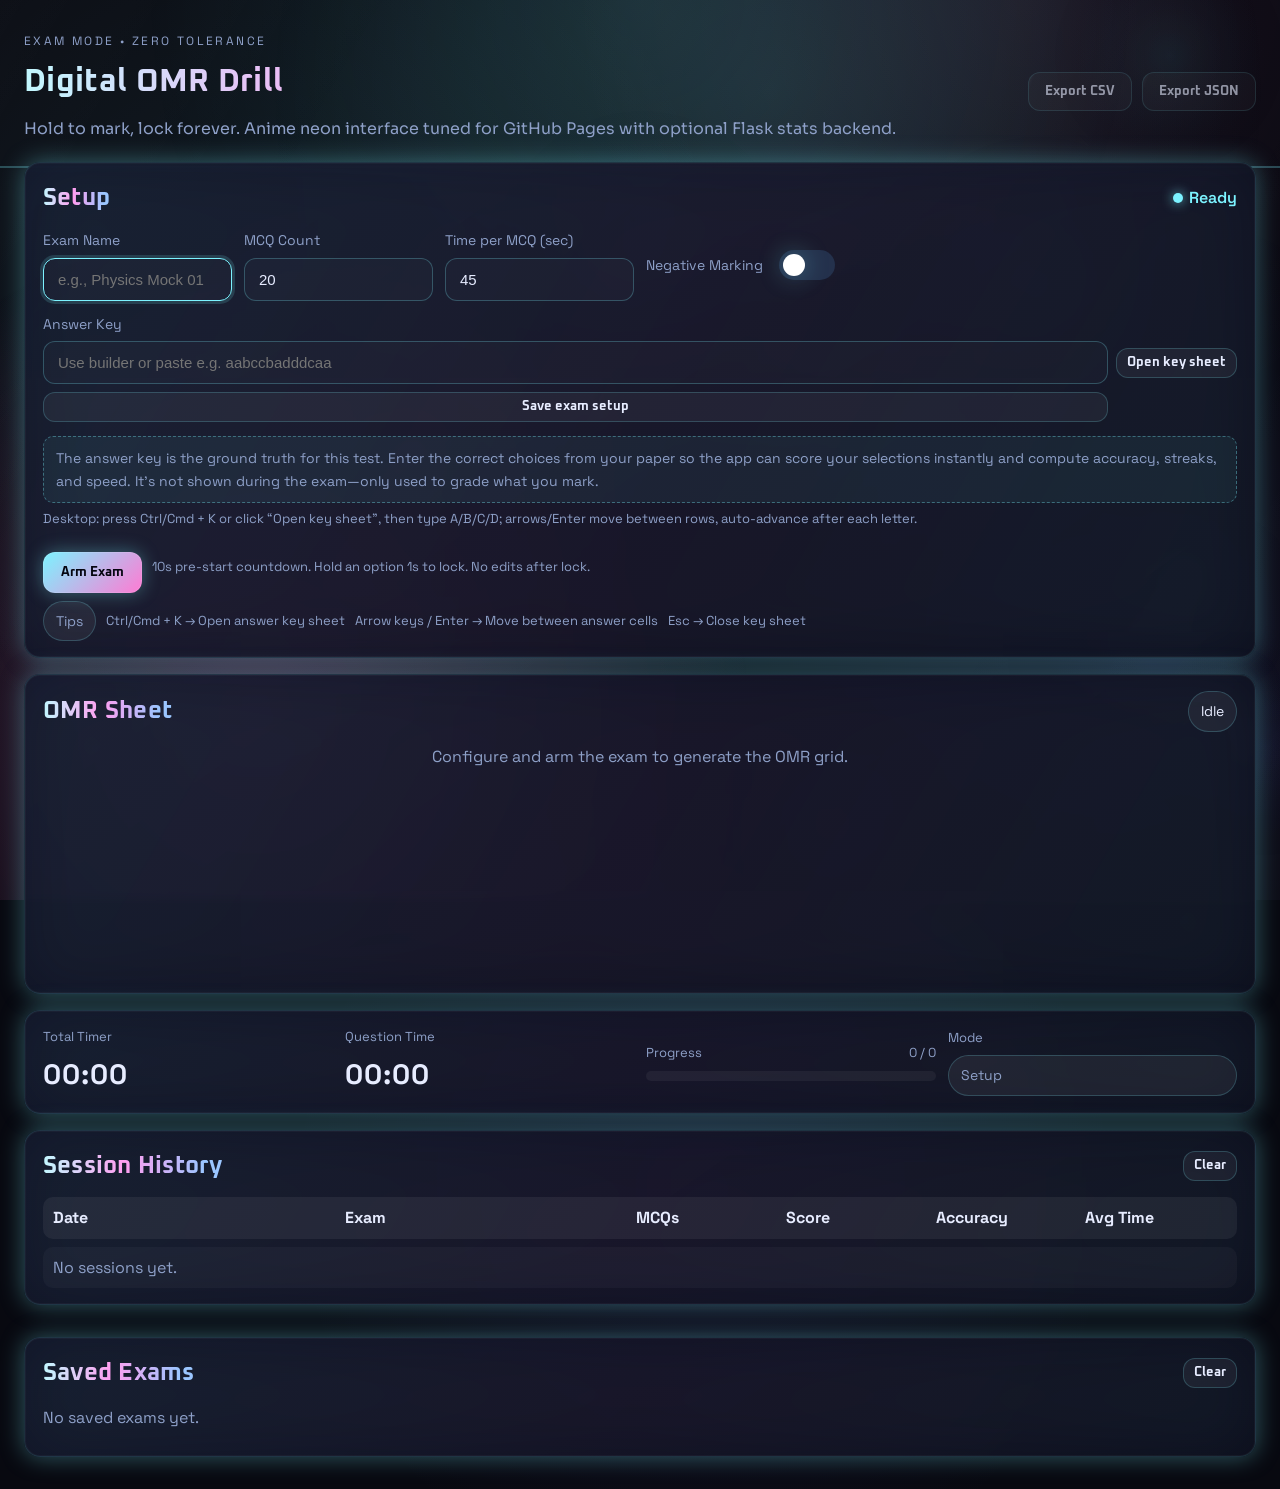
==== commit e8cf5634: "Add files via upload" ====
--- a/index.html
+++ b/index.html
@@ -37,11 +37,11 @@
         </label>
         <label class="field">
           <span>MCQ Count</span>
-          <input id="mcqCount" type="number" min="1" max="200" value="20" required>
+          <input id="mcqCount" type="number" min="1" max="500" value="20" required>
         </label>
         <label class="field">
           <span>Time per MCQ (sec)</span>
-          <input id="timePerMcq" type="number" min="5" max="600" value="45" required>
+          <input id="timePerMcq" type="number" min="5" max="1200" value="45" required>
         </label>
         <label class="field switcher">
           <span>Negative Marking</span>
--- a/style.css
+++ b/style.css
@@ -779,6 +779,9 @@
   display: grid;
   grid-template-columns: repeat(auto-fit, minmax(120px, 1fr));
   gap: 10px;
+  max-height: 60vh;
+  overflow: auto;
+  padding-right: 6px;
 }
 
 .answer-item {
